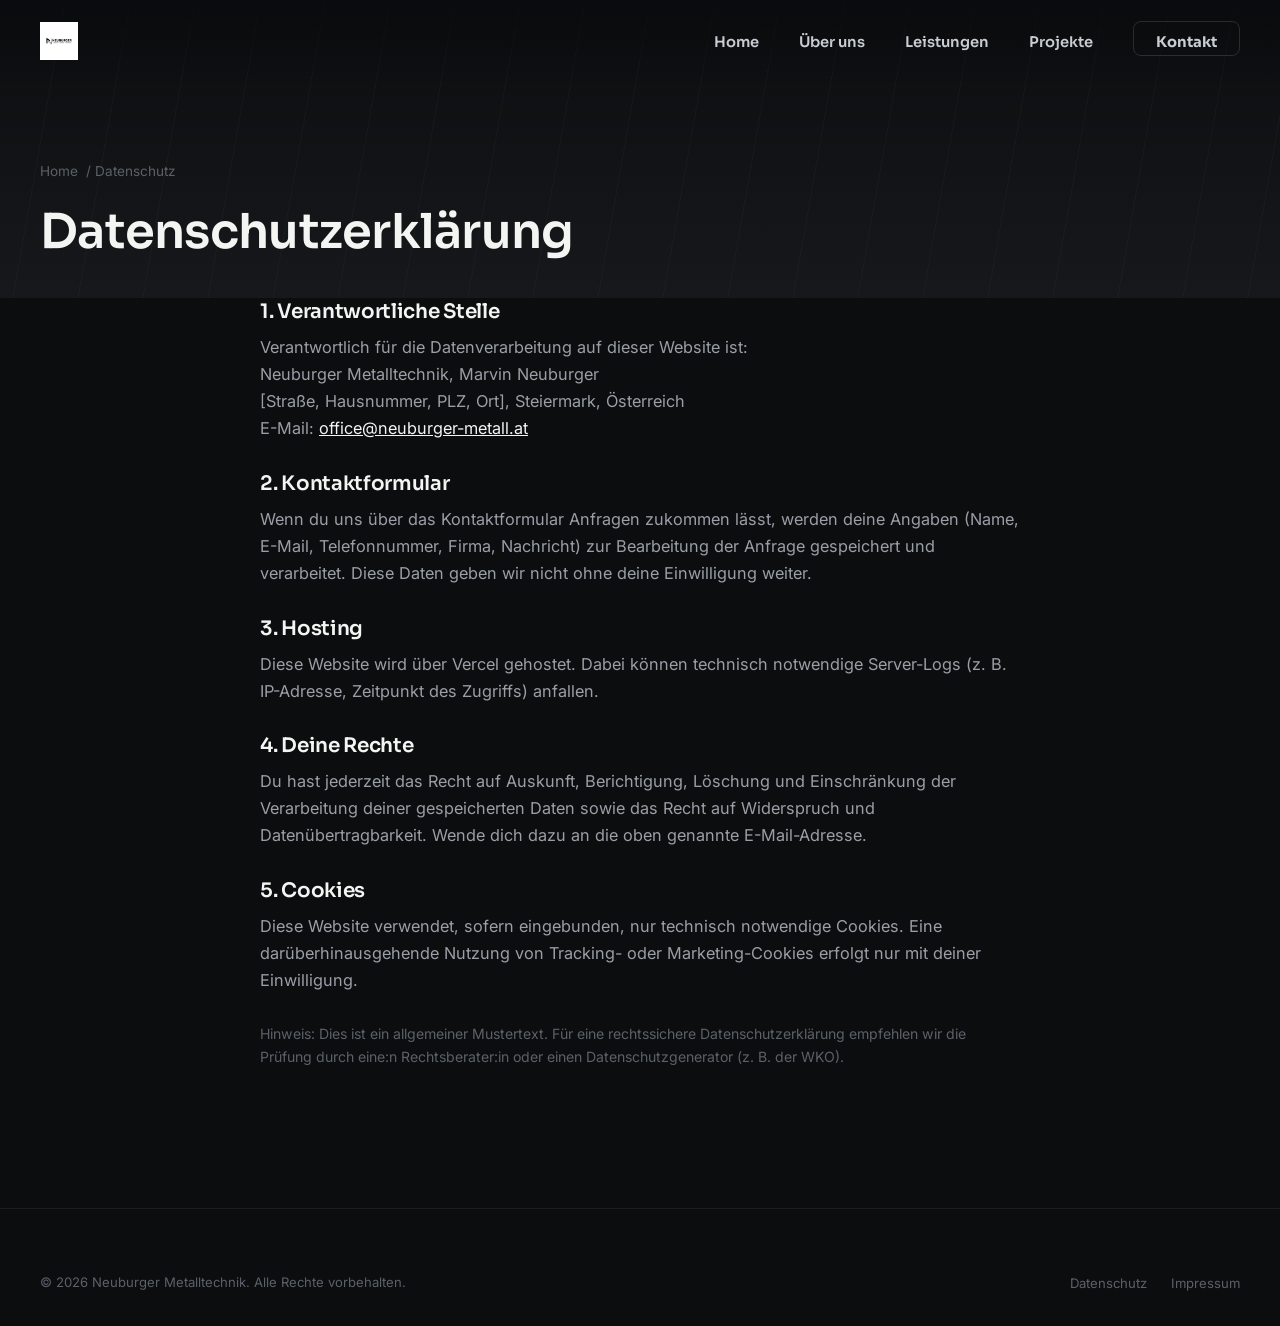
==== datenschutz.html @ 5bdc9f2a "v1.0 Neuburger Metalltechnik Relaunch" ====
<!DOCTYPE html>
<html lang="de">
<head>
<meta charset="UTF-8" />
<meta name="viewport" content="width=device-width, initial-scale=1.0" />
<title>Datenschutz | Neuburger Metalltechnik</title>

<link rel="preconnect" href="https://fonts.googleapis.com">
<link rel="preconnect" href="https://fonts.gstatic.com" crossorigin>
<link href="https://fonts.googleapis.com/css2?family=Sora:wght@500;600;700&family=Inter:wght@400;500;600&display=swap" rel="stylesheet">

<link rel="stylesheet" href="css/style.css" />
</head>
<body>

<header class="header" id="header">
  <div class="container nav">
    <a href="index.html" class="logo-link">
      <img src="images/logo.jpg" alt="Neuburger Metalltechnik Logo">
    </a>

    <ul class="nav-links" id="navLinks">
      <li><a href="index.html">Home</a></li>
      <li><a href="ueber-uns.html">Über uns</a></li>
      <li><a href="leistungen.html">Leistungen</a></li>
      <li><a href="projekte.html">Projekte</a></li>
      <li><a href="kontakt.html" class="nav-cta">Kontakt</a></li>
    </ul>

    <button class="menu-btn" id="menuBtn" aria-label="Menü öffnen">
      <span></span><span></span><span></span>
    </button>
  </div>
</header>

<main>
  <section class="page-hero" style="padding-bottom:40px;">
    <div class="container">
      <div class="breadcrumb reveal"><a href="index.html">Home</a> / Datenschutz</div>
      <h1 class="reveal" style="font-size:clamp(2.2rem,4vw,3rem);">Datenschutzerklärung</h1>
    </div>
  </section>

  <section class="section" style="padding-top:0;">
    <div class="container" style="max-width:760px;">
      <div class="reveal" style="display:grid; gap:28px; font-size:1.02rem; color:var(--steel-1);">

        <div>
          <h3 style="margin-bottom:8px;">1. Verantwortliche Stelle</h3>
          <p>
            Verantwortlich für die Datenverarbeitung auf dieser Website ist:<br>
            Neuburger Metalltechnik, Marvin Neuburger<br>
            [Straße, Hausnummer, PLZ, Ort], Steiermark, Österreich<br>
            E-Mail: <a href="mailto:office@neuburger-metall.at" style="color:var(--off-white); text-decoration:underline;">office@neuburger-metall.at</a>
          </p>
        </div>

        <div>
          <h3 style="margin-bottom:8px;">2. Kontaktformular</h3>
          <p>
            Wenn du uns über das Kontaktformular Anfragen zukommen lässt, werden deine Angaben (Name, E-Mail, Telefonnummer, Firma, Nachricht) zur Bearbeitung der Anfrage gespeichert und verarbeitet. Diese Daten geben wir nicht ohne deine Einwilligung weiter.
          </p>
        </div>

        <div>
          <h3 style="margin-bottom:8px;">3. Hosting</h3>
          <p>
            Diese Website wird über Vercel gehostet. Dabei können technisch notwendige Server-Logs (z. B. IP-Adresse, Zeitpunkt des Zugriffs) anfallen.
          </p>
        </div>

        <div>
          <h3 style="margin-bottom:8px;">4. Deine Rechte</h3>
          <p>
            Du hast jederzeit das Recht auf Auskunft, Berichtigung, Löschung und Einschränkung der Verarbeitung deiner gespeicherten Daten sowie das Recht auf Widerspruch und Datenübertragbarkeit. Wende dich dazu an die oben genannte E-Mail-Adresse.
          </p>
        </div>

        <div>
          <h3 style="margin-bottom:8px;">5. Cookies</h3>
          <p>
            Diese Website verwendet, sofern eingebunden, nur technisch notwendige Cookies. Eine darüberhinausgehende Nutzung von Tracking- oder Marketing-Cookies erfolgt nur mit deiner Einwilligung.
          </p>
        </div>

        <p style="font-size:0.88rem; color:var(--steel-3);">Hinweis: Dies ist ein allgemeiner Mustertext. Für eine rechtssichere Datenschutzerklärung empfehlen wir die Prüfung durch eine:n Rechtsberater:in oder einen Datenschutzgenerator (z. B. der WKO).</p>

      </div>
    </div>
  </section>
</main>

<footer class="footer">
  <div class="container">
    <div class="footer-bottom" style="border-top:none; padding-top:0;">
      <p>© 2026 Neuburger Metalltechnik. Alle Rechte vorbehalten.</p>
      <ul class="footer-legal">
        <li><a href="datenschutz.html">Datenschutz</a></li>
        <li><a href="impressum.html">Impressum</a></li>
      </ul>
    </div>
  </div>
</footer>

<script src="js/script.js"></script>
</body>
</html>
---- css/style.css ----
/* ===================================================================
   NEUBURGER METALLTECHNIK — Premium Industrial Stylesheet
   Aufbau:
   1. Variablen & Reset
   2. Typografie
   3. Layout-Hilfen
   4. Navigation
   5. Buttons
   6. Hero
   7. Sections allgemein
   8. Leistungen / Cards
   9. Team
   10. Stats / Werte
   11. Prozess
   12. Kontaktformular
   13. Footer
   14. Animationen
   15. Responsive
=================================================================== */


/* ===================== 1. VARIABLEN & RESET ===================== */

:root {
  /* Farben */
  --black: #0c0d0f;
  --anthracite: #16181b;
  --anthracite-light: #1f2226;
  --steel-1: #c9cdd3;
  --steel-2: #8b919b;
  --steel-3: #5b6168;
  --steel-gradient: linear-gradient(135deg, #e8eaed 0%, #aeb3ba 35%, #6e747c 60%, #d4d7db 100%);
  --spark: #12c1c4;
  --spark-light: #4bd6d8;
  --off-white: #f4f4f2;
  --muted: #9a9fa6;
  --border: rgba(255, 255, 255, 0.07);
  --border-strong: rgba(255, 255, 255, 0.13);
  --shadow-deep: 0 30px 80px rgba(0, 0, 0, 0.55);
  --radius: 8px;
  --radius-lg: 14px;
}

* {
  margin: 0;
  padding: 0;
  box-sizing: border-box;
}

html {
  scroll-behavior: smooth;
}

body {
  background: var(--black);
  color: var(--off-white);
  font-family: "Inter", Arial, sans-serif;
  line-height: 1.65;
  overflow-x: hidden;
}

a {
  color: inherit;
  text-decoration: none;
}

img {
  max-width: 100%;
  display: block;
}

button, input, textarea {
  font: inherit;
  color: inherit;
}

::selection {
  background: var(--spark);
  color: var(--black);
}


/* ===================== 2. TYPOGRAFIE ===================== */

h1, h2, h3, h4 {
  font-family: "Sora", Arial, sans-serif;
  font-weight: 600;
  letter-spacing: -0.015em;
  color: var(--off-white);
}

h1 {
  font-size: clamp(2.6rem, 5.6vw, 4.6rem);
  line-height: 1.08;
  font-weight: 600;
}

h2 {
  font-size: clamp(2rem, 3.8vw, 3rem);
  line-height: 1.15;
  font-weight: 600;
}

h3 {
  font-size: 1.25rem;
  line-height: 1.4;
  font-weight: 600;
}

p {
  color: var(--muted);
}

.eyebrow {
  display: inline-flex;
  align-items: center;
  gap: 10px;
  font-family: "Inter", Arial, sans-serif;
  font-size: 0.78rem;
  font-weight: 600;
  letter-spacing: 0.12em;
  text-transform: uppercase;
  color: var(--spark);
  margin-bottom: 20px;
}

.eyebrow::before {
  content: "";
  width: 18px;
  height: 1.5px;
  background: var(--spark);
}


/* ===================== 3. LAYOUT-HILFEN ===================== */

.container {
  width: min(1200px, calc(100% - 48px));
  margin: 0 auto;
}

.section {
  padding: 140px 0;
  position: relative;
}

.section-head {
  max-width: 640px;
  margin-bottom: 70px;
}

.section-head p {
  font-size: 1.1rem;
  margin-top: 14px;
}

.section-head.center {
  margin-left: auto;
  margin-right: auto;
  text-align: center;
}

.divider {
  height: 1px;
  width: 100%;
  background: var(--border);
}


/* ===================== 4. NAVIGATION ===================== */

.header {
  position: fixed;
  top: 0;
  left: 0;
  width: 100%;
  z-index: 1000;
  padding: 22px 0;
  transition: 0.3s ease;
  background: linear-gradient(to bottom, rgba(10,11,13,0.85), transparent);
}

.header.scrolled {
  padding: 14px 0;
  background: rgba(10, 11, 13, 0.88);
  backdrop-filter: blur(16px);
  border-bottom: 1px solid var(--border);
}

.nav {
  display: flex;
  align-items: center;
  justify-content: space-between;
}

.logo-link {
  display: flex;
  align-items: center;
  gap: 12px;
}

.logo-link img {
  height: 38px;
  width: auto;
}

.nav-links {
  display: flex;
  align-items: center;
  gap: 40px;
  list-style: none;
}

.nav-links a {
  font-family: "Sora", Arial, sans-serif;
  font-size: 0.92rem;
  font-weight: 600;
  color: var(--steel-1);
  position: relative;
  padding-bottom: 4px;
  transition: 0.25s ease;
}

.nav-links a::after {
  content: "";
  position: absolute;
  left: 0;
  bottom: 0;
  width: 0;
  height: 2px;
  background: var(--spark);
  transition: 0.3s ease;
}

.nav-links a:hover {
  color: var(--off-white);
}

.nav-links a:hover::after,
.nav-links a.active::after {
  width: 100%;
}

.nav-links a.active {
  color: var(--off-white);
}

.nav-cta {
  font-weight: 700 !important;
  padding: 11px 22px;
  border: 1px solid var(--border-strong);
  border-radius: var(--radius);
  transition: 0.25s ease;
}

.nav-cta:hover {
  border-color: var(--spark);
  background: rgba(18, 193, 196, 0.08);
}

.menu-btn {
  display: none;
  background: none;
  border: none;
  cursor: pointer;
  width: 30px;
  height: 22px;
  position: relative;
  z-index: 1100;
}

.menu-btn span {
  position: absolute;
  left: 0;
  width: 100%;
  height: 2px;
  background: var(--off-white);
  transition: 0.3s ease;
}

.menu-btn span:nth-child(1) { top: 0; }
.menu-btn span:nth-child(2) { top: 10px; }
.menu-btn span:nth-child(3) { top: 20px; }

.menu-btn.active span:nth-child(1) {
  top: 10px;
  transform: rotate(45deg);
}

.menu-btn.active span:nth-child(2) {
  opacity: 0;
}

.menu-btn.active span:nth-child(3) {
  top: 10px;
  transform: rotate(-45deg);
}


/* ===================== 5. BUTTONS ===================== */

.btn {
  display: inline-flex;
  align-items: center;
  gap: 10px;
  padding: 16px 30px;
  font-family: "Sora", Arial, sans-serif;
  font-weight: 700;
  font-size: 0.95rem;
  border-radius: var(--radius);
  border: none;
  cursor: pointer;
  transition: 0.3s ease;
  white-space: nowrap;
}

.btn.primary {
  background: var(--spark);
  color: var(--black);
}

.btn.primary:hover {
  background: var(--spark-light);
  transform: translateY(-2px);
  box-shadow: 0 16px 36px rgba(18, 193, 196, 0.25);
}

.btn.secondary {
  background: transparent;
  color: var(--off-white);
  border: 1px solid var(--border-strong);
}

.btn.secondary:hover {
  border-color: var(--steel-1);
  background: rgba(255, 255, 255, 0.04);
}

.btn-arrow {
  transition: 0.3s ease;
}

.btn:hover .btn-arrow {
  transform: translateX(4px);
}


/* ===================== 6. HERO ===================== */

.hero {
  position: relative;
  min-height: 92vh;
  display: flex;
  align-items: center;
  justify-content: center;
  padding: 160px 0 100px;
  background: var(--black);
  overflow: hidden;
  text-align: center;
}

.hero::before {
  content: "";
  position: absolute;
  inset: 0;
  background: radial-gradient(ellipse 1100px 650px at 50% 0%, rgba(18,193,196,0.10), transparent 65%);
  pointer-events: none;
}

.hero-grid {
  display: flex;
  flex-direction: column;
  align-items: center;
  position: relative;
  z-index: 2;
  max-width: 760px;
  margin: 0 auto;
}

.hero-tag {
  font-family: "Inter", Arial, sans-serif;
  font-size: 0.82rem;
  font-weight: 600;
  letter-spacing: 0.08em;
  text-transform: uppercase;
  color: var(--steel-2);
  margin-bottom: 26px;
  display: flex;
  align-items: center;
  justify-content: center;
  gap: 10px;
}

.hero-tag .dot {
  width: 6px;
  height: 6px;
  border-radius: 50%;
  background: var(--spark);
  box-shadow: 0 0 10px var(--spark);
}

.hero h1 {
  margin-bottom: 28px;
}

.hero h1 span {
  color: var(--spark);
}

.hero p.lead {
  font-size: 1.2rem;
  max-width: 560px;
  margin: 0 auto 44px;
  color: var(--steel-1);
}

.hero-actions {
  display: flex;
  gap: 16px;
  flex-wrap: wrap;
  justify-content: center;
}

.hero-visual {
  position: relative;
  aspect-ratio: 4/5;
  border-radius: var(--radius-lg);
  overflow: hidden;
  border: 1px solid var(--border-strong);
  background: var(--anthracite-light);
}

.hero-visual img {
  width: 100%;
  height: 100%;
  object-fit: cover;
  filter: grayscale(15%) contrast(1.05);
}

.hero-visual::after {
  content: "";
  position: absolute;
  inset: 0;
  background: linear-gradient(180deg, transparent 50%, rgba(10,11,13,0.85) 100%);
}

.hero-visual-tag {
  position: absolute;
  bottom: 22px;
  left: 22px;
  right: 22px;
  z-index: 3;
  display: flex;
  justify-content: space-between;
  align-items: flex-end;
}

.hero-visual-tag strong {
  display: block;
  font-family: "Sora", Arial, sans-serif;
  font-size: 1.1rem;
}

.hero-visual-tag span {
  font-size: 0.78rem;
  color: var(--muted);
}


/* ===================== 7. SECTIONS ALLGEMEIN ===================== */

.page-hero {
  padding: 160px 0 90px;
  background: linear-gradient(180deg, var(--black) 0%, var(--anthracite) 100%);
  position: relative;
}

.page-hero::before {
  content: "";
  position: absolute;
  inset: 0;
  background-image:
    repeating-linear-gradient(100deg, rgba(255,255,255,0.025) 0px, rgba(255,255,255,0.025) 1px, transparent 1px, transparent 64px);
  pointer-events: none;
}

.page-hero .container {
  position: relative;
  z-index: 2;
}

.page-hero h1 {
  max-width: 760px;
}

.breadcrumb {
  display: flex;
  align-items: center;
  gap: 8px;
  font-size: 0.85rem;
  color: var(--steel-3);
  margin-bottom: 24px;
}

.breadcrumb a:hover {
  color: var(--spark);
}

.section.alt {
  background: var(--anthracite);
}


/* ===================== 8. LEISTUNGEN / CARDS ===================== */

.services-grid {
  display: grid;
  grid-template-columns: repeat(4, 1fr);
  gap: 1px;
  background: var(--border);
  border: 1px solid var(--border);
}

.service-card {
  background: var(--black);
  padding: 40px 32px;
  transition: 0.35s ease;
  position: relative;
}

.service-card:hover {
  background: var(--anthracite-light);
}

.service-card .icon {
  width: 48px;
  height: 48px;
  margin-bottom: 28px;
  color: var(--spark);
}

.service-card .icon svg {
  width: 100%;
  height: 100%;
  stroke: currentColor;
  fill: none;
  stroke-width: 1.4;
}

.service-card h3 {
  margin-bottom: 12px;
}

.service-card p {
  font-size: 0.95rem;
}

.service-card .num {
  position: absolute;
  top: 36px;
  right: 32px;
  font-family: "Sora", Arial, sans-serif;
  font-size: 0.78rem;
  color: var(--steel-3);
}

.detail-list {
  display: grid;
  gap: 1px;
  background: var(--border);
  border: 1px solid var(--border);
  border-radius: var(--radius-lg);
  overflow: hidden;
}

.detail-row {
  background: var(--black);
  padding: 36px;
  display: grid;
  grid-template-columns: 70px 1fr;
  gap: 28px;
  align-items: start;
  transition: 0.3s ease;
}

.detail-row:hover {
  background: var(--anthracite-light);
}

.detail-row .icon {
  width: 44px;
  height: 44px;
  color: var(--spark);
}

.detail-row .icon svg {
  width: 100%;
  height: 100%;
  stroke: currentColor;
  fill: none;
  stroke-width: 1.4;
}

.detail-row h3 {
  margin-bottom: 8px;
}

.detail-row ul {
  list-style: none;
  margin-top: 14px;
  display: grid;
  gap: 8px;
}

.detail-row ul li {
  font-size: 0.92rem;
  color: var(--steel-2);
  padding-left: 18px;
  position: relative;
}

.detail-row ul li::before {
  content: "";
  position: absolute;
  left: 0;
  top: 9px;
  width: 6px;
  height: 1.5px;
  background: var(--spark);
}


/* ===================== 9. TEAM ===================== */

.team-grid {
  display: grid;
  grid-template-columns: repeat(2, 1fr);
  gap: 28px;
}

.team-card {
  background: var(--anthracite);
  border: 1px solid var(--border);
  border-radius: var(--radius-lg);
  overflow: hidden;
  transition: 0.35s ease;
}

.team-card:hover {
  border-color: var(--border-strong);
  transform: translateY(-6px);
}

.team-photo {
  aspect-ratio: 1/1;
  overflow: hidden;
  position: relative;
}

.team-photo img {
  width: 100%;
  height: 100%;
  object-fit: cover;
  filter: grayscale(20%) contrast(1.05);
  transition: 0.5s ease;
}

.team-card:hover .team-photo img {
  filter: grayscale(0%) contrast(1.05);
}

.team-info {
  padding: 28px 30px 32px;
}

.team-info .role {
  font-family: "Sora", Arial, sans-serif;
  font-size: 0.78rem;
  font-weight: 700;
  letter-spacing: 0.1em;
  text-transform: uppercase;
  color: var(--spark);
  display: block;
  margin-bottom: 10px;
}

.team-info h3 {
  margin-bottom: 10px;
}

.team-info p {
  font-size: 0.92rem;
}

.team-social {
  display: flex;
  gap: 14px;
  margin-top: 18px;
}

.team-social a {
  width: 34px;
  height: 34px;
  border-radius: 50%;
  border: 1px solid var(--border-strong);
  display: flex;
  align-items: center;
  justify-content: center;
  transition: 0.25s ease;
}

.team-social a:hover {
  border-color: var(--spark);
  color: var(--spark);
}

.team-social svg {
  width: 16px;
  height: 16px;
  stroke: currentColor;
  fill: none;
  stroke-width: 1.6;
}


/* ===================== 9b. PROJEKTE / GALERIE ===================== */

.project-grid {
  display: grid;
  grid-template-columns: repeat(3, 1fr);
  gap: 28px;
}

.project-card {
  background: var(--anthracite);
  border: 1px solid var(--border);
  border-radius: var(--radius-lg);
  overflow: hidden;
  transition: 0.35s ease;
}

.project-card:hover {
  border-color: var(--border-strong);
  transform: translateY(-6px);
}

.project-photo {
  aspect-ratio: 4/3;
  overflow: hidden;
  position: relative;
}

.project-photo img {
  width: 100%;
  height: 100%;
  object-fit: cover;
  filter: grayscale(15%) contrast(1.05);
  transition: 0.6s ease;
}

.project-card:hover .project-photo img {
  transform: scale(1.06);
  filter: grayscale(0%) contrast(1.05);
}

.project-info {
  padding: 26px 28px 30px;
}

.project-tag {
  display: block;
  font-family: "Sora", Arial, sans-serif;
  font-size: 0.72rem;
  font-weight: 700;
  letter-spacing: 0.12em;
  text-transform: uppercase;
  color: var(--spark);
  margin-bottom: 12px;
}

.project-info h3 {
  margin-bottom: 10px;
}

.project-info p {
  font-size: 0.92rem;
}

.project-card.placeholder {
  border-style: dashed;
  border-color: var(--border-strong);
  background: transparent;
  display: flex;
  align-items: center;
  justify-content: center;
  text-align: center;
  padding: 40px;
  min-height: 100%;
}

.project-card.placeholder:hover {
  transform: none;
}

.project-card.placeholder .icon {
  width: 34px;
  height: 34px;
  margin: 0 auto 18px;
  color: var(--steel-3);
}

.project-card.placeholder .icon svg {
  width: 100%;
  height: 100%;
  stroke: currentColor;
  fill: none;
  stroke-width: 1.4;
}

.project-card.placeholder span {
  font-family: "Sora", Arial, sans-serif;
  font-size: 0.92rem;
  color: var(--steel-3);
}


/* ===================== 10. STATS / WERTE ===================== */

.stats-strip {
  display: grid;
  grid-template-columns: repeat(3, 1fr);
  border-top: 1px solid var(--border);
  border-bottom: 1px solid var(--border);
}

.stat {
  padding: 48px 32px;
  text-align: center;
  border-right: 1px solid var(--border);
}

.stat:last-child {
  border-right: none;
}

.stat strong {
  display: block;
  font-family: "Sora", Arial, sans-serif;
  font-size: clamp(2.2rem, 4vw, 3.2rem);
  font-weight: 800;
  background: var(--steel-gradient);
  -webkit-background-clip: text;
  background-clip: text;
  color: transparent;
}

.stat span {
  font-size: 0.85rem;
  color: var(--steel-3);
  text-transform: uppercase;
  letter-spacing: 0.1em;
  font-weight: 600;
}

.values-grid {
  display: grid;
  grid-template-columns: repeat(4, 1fr);
  gap: 24px;
}

.value-item {
  padding: 30px 0;
  border-top: 2px solid var(--border-strong);
}

.value-item strong {
  display: block;
  font-family: "Sora", Arial, sans-serif;
  font-size: 1.05rem;
  margin-bottom: 8px;
}

.value-item p {
  font-size: 0.9rem;
}


/* ===================== 11. PROZESS ===================== */

.process-list {
  display: grid;
  gap: 0;
}

.process-item {
  display: grid;
  grid-template-columns: 110px 1fr;
  gap: 30px;
  padding: 36px 0;
  border-bottom: 1px solid var(--border);
  align-items: start;
}

.process-item:first-child {
  border-top: 1px solid var(--border);
}

.process-item .step-num {
  font-family: "Sora", Arial, sans-serif;
  font-size: 2.4rem;
  font-weight: 800;
  color: var(--steel-3);
}

.process-item h3 {
  margin-bottom: 8px;
}

.process-item p {
  max-width: 560px;
}


/* ===================== 11b. FAQ ===================== */

.faq-list {
  display: grid;
  gap: 1px;
  max-width: 760px;
  margin: 0 auto;
  background: var(--border);
  border: 1px solid var(--border);
  border-radius: var(--radius-lg);
  overflow: hidden;
}

.faq-item {
  background: var(--anthracite);
}

.faq-question {
  width: 100%;
  padding: 26px 30px;
  background: transparent;
  border: none;
  text-align: left;
  font-family: "Sora", Arial, sans-serif;
  font-size: 1.02rem;
  font-weight: 600;
  color: var(--off-white);
  cursor: pointer;
  display: flex;
  justify-content: space-between;
  align-items: center;
  gap: 16px;
  transition: 0.25s ease;
}

.faq-question:hover {
  color: var(--spark);
}

.faq-question .faq-icon {
  flex-shrink: 0;
  width: 20px;
  height: 20px;
  position: relative;
}

.faq-question .faq-icon::before,
.faq-question .faq-icon::after {
  content: "";
  position: absolute;
  top: 50%;
  left: 50%;
  background: var(--steel-2);
  transition: 0.3s ease;
}

.faq-question .faq-icon::before {
  width: 14px;
  height: 1.5px;
  transform: translate(-50%, -50%);
}

.faq-question .faq-icon::after {
  width: 1.5px;
  height: 14px;
  transform: translate(-50%, -50%);
}

.faq-item.active .faq-question .faq-icon::after {
  transform: translate(-50%, -50%) rotate(90deg);
  opacity: 0;
}

.faq-item.active .faq-question {
  color: var(--spark);
}

.faq-answer {
  max-height: 0;
  overflow: hidden;
  padding: 0 30px;
  transition: max-height 0.35s ease, padding 0.35s ease;
}

.faq-answer p {
  font-size: 0.96rem;
  line-height: 1.7;
}

.faq-item.active .faq-answer {
  max-height: 260px;
  padding: 0 30px 26px;
}


/* ===================== 12. KONTAKTFORMULAR ===================== */

.contact-layout {
  display: grid;
  grid-template-columns: 0.85fr 1.15fr;
  gap: 60px;
}

.contact-info-block {
  display: flex;
  flex-direction: column;
  gap: 28px;
}

.contact-info-item {
  padding: 24px 0;
  border-top: 1px solid var(--border);
}

.contact-info-item span.label {
  display: block;
  font-family: "Sora", Arial, sans-serif;
  font-size: 0.72rem;
  font-weight: 700;
  letter-spacing: 0.16em;
  text-transform: uppercase;
  color: var(--steel-3);
  margin-bottom: 8px;
}

.contact-info-item a,
.contact-info-item p {
  font-size: 1.1rem;
  color: var(--off-white);
}

.contact-info-item a:hover {
  color: var(--spark);
}

.contact-form {
  display: grid;
  gap: 22px;
  background: var(--anthracite);
  border: 1px solid var(--border);
  border-radius: var(--radius-lg);
  padding: 40px;
}

.form-row {
  display: grid;
  grid-template-columns: 1fr 1fr;
  gap: 20px;
}

.field {
  display: flex;
  flex-direction: column;
  gap: 8px;
}

.field label {
  font-size: 0.8rem;
  font-weight: 600;
  color: var(--steel-2);
}

.field input,
.field textarea {
  background: var(--black);
  border: 1px solid var(--border-strong);
  border-radius: var(--radius);
  padding: 14px 16px;
  color: var(--off-white);
  outline: none;
  transition: 0.25s ease;
  resize: vertical;
}

.field input:focus,
.field textarea:focus {
  border-color: var(--spark);
  box-shadow: 0 0 0 3px rgba(18, 193, 196, 0.12);
}

.field input::placeholder,
.field textarea::placeholder {
  color: var(--steel-3);
}

.form-note {
  font-size: 0.82rem;
  color: var(--steel-3);
}

.form-success {
  display: none;
  padding: 18px 20px;
  border: 1px solid rgba(18, 193, 196, 0.3);
  background: rgba(18, 193, 196, 0.08);
  border-radius: var(--radius);
  font-size: 0.92rem;
  color: var(--off-white);
}

.form-success.visible {
  display: block;
}


/* ===================== 13. FOOTER ===================== */

.footer {
  border-top: 1px solid var(--border);
  padding: 60px 0 30px;
  background: var(--black);
}

.footer-top {
  display: grid;
  grid-template-columns: 1.4fr 1fr 1fr;
  gap: 40px;
  padding-bottom: 50px;
}

.footer-brand {
  text-align: center;
}

.footer-brand img {
  height: 46px;
  margin: 0 auto 22px;
}

.footer-brand p {
  font-size: 1rem;
  line-height: 1.7;
  max-width: 340px;
  margin-left: auto;
  margin-right: auto;
  color: var(--steel-1);
}

.footer-col h4 {
  font-family: "Sora", Arial, sans-serif;
  font-size: 0.78rem;
  font-weight: 700;
  letter-spacing: 0.12em;
  text-transform: uppercase;
  color: var(--steel-2);
  margin-bottom: 18px;
}

.footer-col ul {
  list-style: none;
  display: grid;
  gap: 12px;
}

.footer-col a {
  font-size: 0.92rem;
  color: var(--muted);
  transition: 0.2s ease;
}

.footer-col a:hover {
  color: var(--spark);
}

.footer-bottom {
  display: flex;
  justify-content: space-between;
  align-items: center;
  padding-top: 28px;
  border-top: 1px solid var(--border);
  flex-wrap: wrap;
  gap: 12px;
}

.footer-bottom p {
  font-size: 0.82rem;
  color: var(--steel-3);
}

.footer-legal {
  display: flex;
  gap: 24px;
  list-style: none;
}

.footer-legal a {
  font-size: 0.82rem;
  color: var(--steel-3);
}

.footer-legal a:hover {
  color: var(--spark);
}

.footer-social {
  display: flex;
  justify-content: center;
  gap: 12px;
}

.footer-social a {
  width: 34px;
  height: 34px;
  border-radius: 50%;
  border: 1px solid var(--border-strong);
  display: flex;
  align-items: center;
  justify-content: center;
  transition: 0.25s ease;
}

.footer-social a:hover {
  border-color: var(--spark);
  color: var(--spark);
}

.footer-social svg {
  width: 15px;
  height: 15px;
  stroke: currentColor;
  fill: none;
  stroke-width: 1.6;
}


/* ===================== 14. ANIMATIONEN ===================== */

.reveal {
  opacity: 0;
  transform: translateY(28px);
  transition: opacity 0.7s ease, transform 0.7s ease;
}

.reveal.active {
  opacity: 1;
  transform: translateY(0);
}

@keyframes pulse {
  0%, 100% { opacity: 1; transform: scale(1); }
  50% { opacity: 0.4; transform: scale(0.8); }
}

@keyframes scrollLine {
  0% { transform: scaleY(0); transform-origin: top; opacity: 0; }
  40% { transform: scaleY(1); transform-origin: top; opacity: 1; }
  60% { transform: scaleY(1); transform-origin: bottom; opacity: 1; }
  100% { transform: scaleY(0); transform-origin: bottom; opacity: 0; }
}

@media (prefers-reduced-motion: reduce) {
  .reveal {
    opacity: 1;
    transform: none;
    transition: none;
  }
  .hero-tag .dot,
  .scroll-cue .line {
    animation: none;
  }
}


/* ===================== 15. RESPONSIVE ===================== */

@media (max-width: 1024px) {
  .services-grid {
    grid-template-columns: repeat(2, 1fr);
  }

  .values-grid {
    grid-template-columns: repeat(2, 1fr);
  }

  .project-grid {
    grid-template-columns: repeat(2, 1fr);
  }

  .footer-top {
    grid-template-columns: 1fr 1fr;
  }
}

@media (max-width: 880px) {
  .menu-btn {
    display: block;
  }

  .nav-links {
    position: fixed;
    top: 0;
    right: 0;
    height: 100vh;
    width: min(320px, 80vw);
    background: var(--anthracite);
    border-left: 1px solid var(--border);
    flex-direction: column;
    justify-content: center;
    align-items: flex-start;
    padding: 0 40px;
    gap: 30px;
    transform: translateX(100%);
    transition: 0.35s ease;
    z-index: 1050;
  }

  .nav-links.active {
    transform: translateX(0);
  }

  .nav-links a {
    font-size: 1.1rem;
  }

  .hero-visual {
    aspect-ratio: 16/10;
  }

  .stats-strip {
    grid-template-columns: 1fr;
  }

  .stat {
    border-right: none;
    border-bottom: 1px solid var(--border);
  }

  .stat:last-child {
    border-bottom: none;
  }

  .values-grid {
    grid-template-columns: 1fr;
  }

  .team-grid {
    grid-template-columns: 1fr;
  }

  .project-grid {
    grid-template-columns: 1fr;
  }

  .contact-layout {
    grid-template-columns: 1fr;
  }

  .form-row {
    grid-template-columns: 1fr;
  }

  .footer-top {
    grid-template-columns: 1fr;
    gap: 32px;
  }

  .footer-bottom {
    flex-direction: column;
    align-items: flex-start;
  }
}

@media (max-width: 640px) {
  .services-grid {
    grid-template-columns: 1fr;
  }

  .detail-row {
    grid-template-columns: 1fr;
  }

  .section {
    padding: 80px 0;
  }

  .contact-form {
    padding: 28px;
  }
}
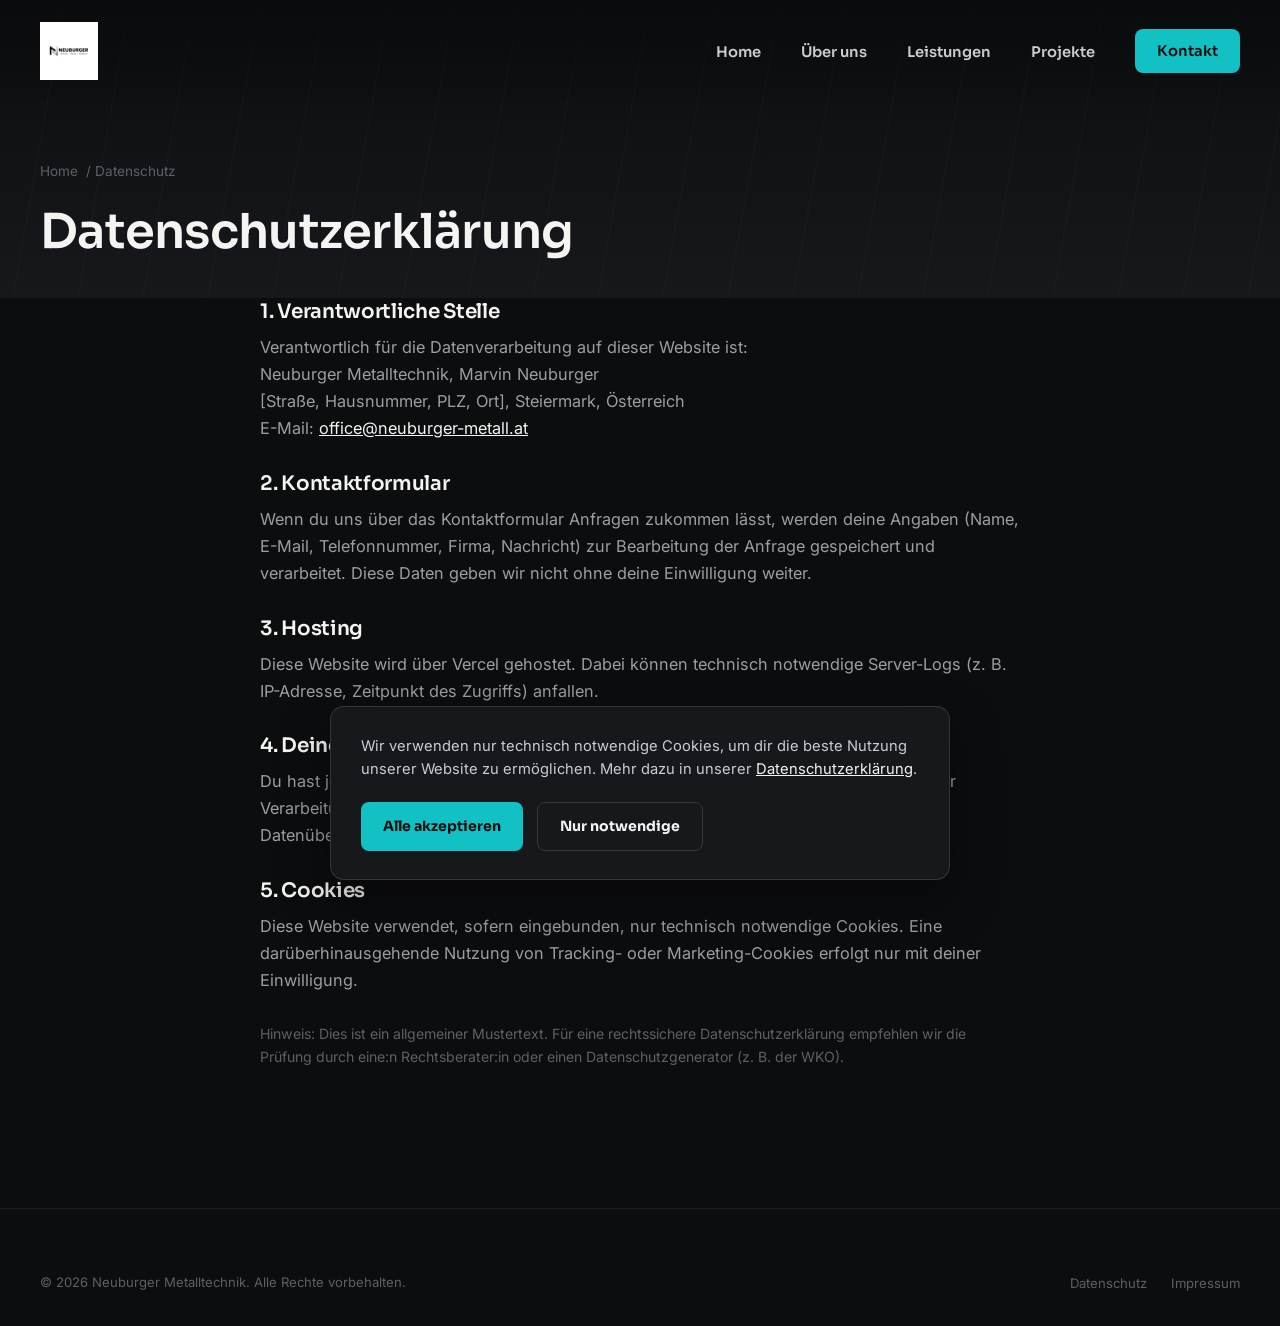
==== commit 868ad803: "v2.0 Designänderungen & Header" ====
--- a/datenschutz.html
+++ b/datenschutz.html
@@ -102,6 +102,14 @@
   </div>
 </footer>
 
+<div class="cookie-banner" id="cookieBanner">
+  <p>Wir verwenden nur technisch notwendige Cookies, um dir die beste Nutzung unserer Website zu ermöglichen. Mehr dazu in unserer <a href="datenschutz.html">Datenschutzerklärung</a>.</p>
+  <div class="cookie-actions">
+    <button type="button" class="btn primary" id="cookieAccept">Alle akzeptieren</button>
+    <button type="button" class="btn secondary" id="cookieDecline">Nur notwendige</button>
+  </div>
+</div>
+
 <script src="js/script.js"></script>
 </body>
 </html>
--- a/css/style.css
+++ b/css/style.css
@@ -200,7 +200,7 @@
 }
 
 .logo-link img {
-  height: 38px;
+  height: 58px;
   width: auto;
 }
 
@@ -245,17 +245,24 @@
   color: var(--off-white);
 }
 
-.nav-cta {
-  font-weight: 700 !important;
-  padding: 11px 22px;
-  border: 1px solid var(--border-strong);
+.nav-links a.nav-cta {
+  display: inline-flex;
+  align-items: center;
+  justify-content: center;
+  padding: 10px 22px;
+  background: var(--spark);
+  color: var(--black);
   border-radius: var(--radius);
-  transition: 0.25s ease;
-}
-
-.nav-cta:hover {
-  border-color: var(--spark);
-  background: rgba(18, 193, 196, 0.08);
+}
+
+.nav-links a.nav-cta::after {
+  display: none;
+}
+
+.nav-links a.nav-cta:hover,
+.nav-links a.nav-cta.active {
+  background: var(--spark-light);
+  color: var(--black);
 }
 
 .menu-btn {
@@ -1243,6 +1250,64 @@
   stroke: currentColor;
   fill: none;
   stroke-width: 1.6;
+}
+
+
+/* ===================== 13b. COOKIE-BANNER ===================== */
+
+.cookie-banner {
+  position: fixed;
+  left: 20px;
+  right: 20px;
+  bottom: 20px;
+  z-index: 2000;
+  max-width: 620px;
+  margin: 0 auto;
+  background: var(--anthracite);
+  border: 1px solid var(--border-strong);
+  border-radius: var(--radius-lg);
+  box-shadow: 0 20px 50px rgba(0, 0, 0, 0.4);
+  padding: 28px 30px;
+  display: none;
+  opacity: 0;
+  transform: translateY(16px);
+  transition: opacity 0.4s ease, transform 0.4s ease;
+}
+
+.cookie-banner.visible {
+  display: block;
+}
+
+.cookie-banner.show {
+  opacity: 1;
+  transform: translateY(0);
+}
+
+.cookie-banner p {
+  font-size: 0.92rem;
+  line-height: 1.6;
+  color: var(--steel-1);
+  margin-bottom: 20px;
+}
+
+.cookie-banner p a {
+  color: var(--off-white);
+  text-decoration: underline;
+}
+
+.cookie-banner p a:hover {
+  color: var(--spark);
+}
+
+.cookie-actions {
+  display: flex;
+  gap: 14px;
+  flex-wrap: wrap;
+}
+
+.cookie-actions .btn {
+  padding: 12px 22px;
+  font-size: 0.88rem;
 }
 
 
@@ -1399,4 +1464,19 @@
   .contact-form {
     padding: 28px;
   }
-}
+
+  .cookie-banner {
+    left: 12px;
+    right: 12px;
+    bottom: 12px;
+    padding: 24px 22px;
+  }
+
+  .cookie-actions {
+    flex-direction: column;
+  }
+
+  .cookie-actions .btn {
+    justify-content: center;
+  }
+}
